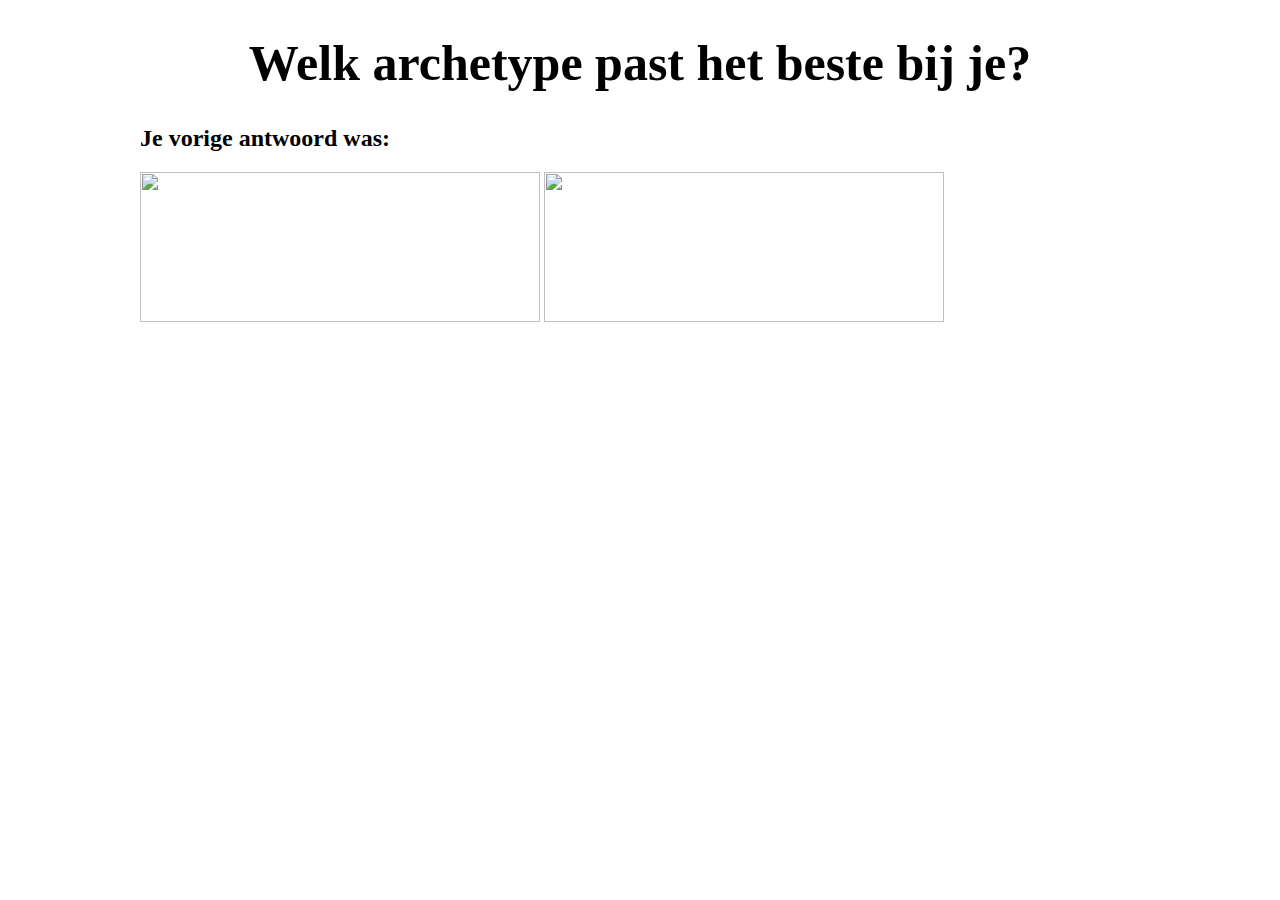
==== q2.html @ 3a34c9e2 "Add files via upload" ====
<!doctype html>
<html>
<head>
<meta charset="utf-8">
<title>Vraag 2</title>
<link href="style.css" rel="stylesheet" type="text/css">
	
<script>
	
    var allcookies = document.cookie;
               document.write ("All Cookies : " + allcookies );
               
               // Get all the cookies pairs in an array
               cookiearray = allcookies.split(';');
               
               // Now take key value pair out of this array
               for(var i=0; i<cookiearray.length; i++) {
                  name = cookiearray[i].split('=')[0];
                  value = cookiearray[i].split('=')[1];
                  document.write ("Key is : " + name + " and Value is : " + value);

</script>
	
</head>

<body>
	<h1>Welk archetype past het beste bij je?</h1>
	<h2>Je vorige antwoord was: <script type="text/javascript">document.write(name+""+value)</script></h2>
	<a href="index.html"><img src="images/prev.png" width="400" height="150" alt=""/></a>
	<a href="q3.html"><img src="images/next.png" width="400" height="150" alt=""/></a>
</body>
</html>
---- style.css ----
@charset "utf-8";
/* CSS Document */

body
{
	width: 1000px;
	margin: 0 auto;
}

h1
{
	font-family: Calibri;
	text-align: center; 
	font-size: 50px; 
}

/* HIDE RADIO */
[type=radio]
{ 
	position: absolute;
	opacity: 0;
	width: 0;
	height: 0;
}

/* IMAGE STYLES */
[type=radio] + img
{
	cursor: pointer;
}

/* CHECKED STYLES */
[type=radio]:checked + img
{
	outline: 5px solid #000;
}
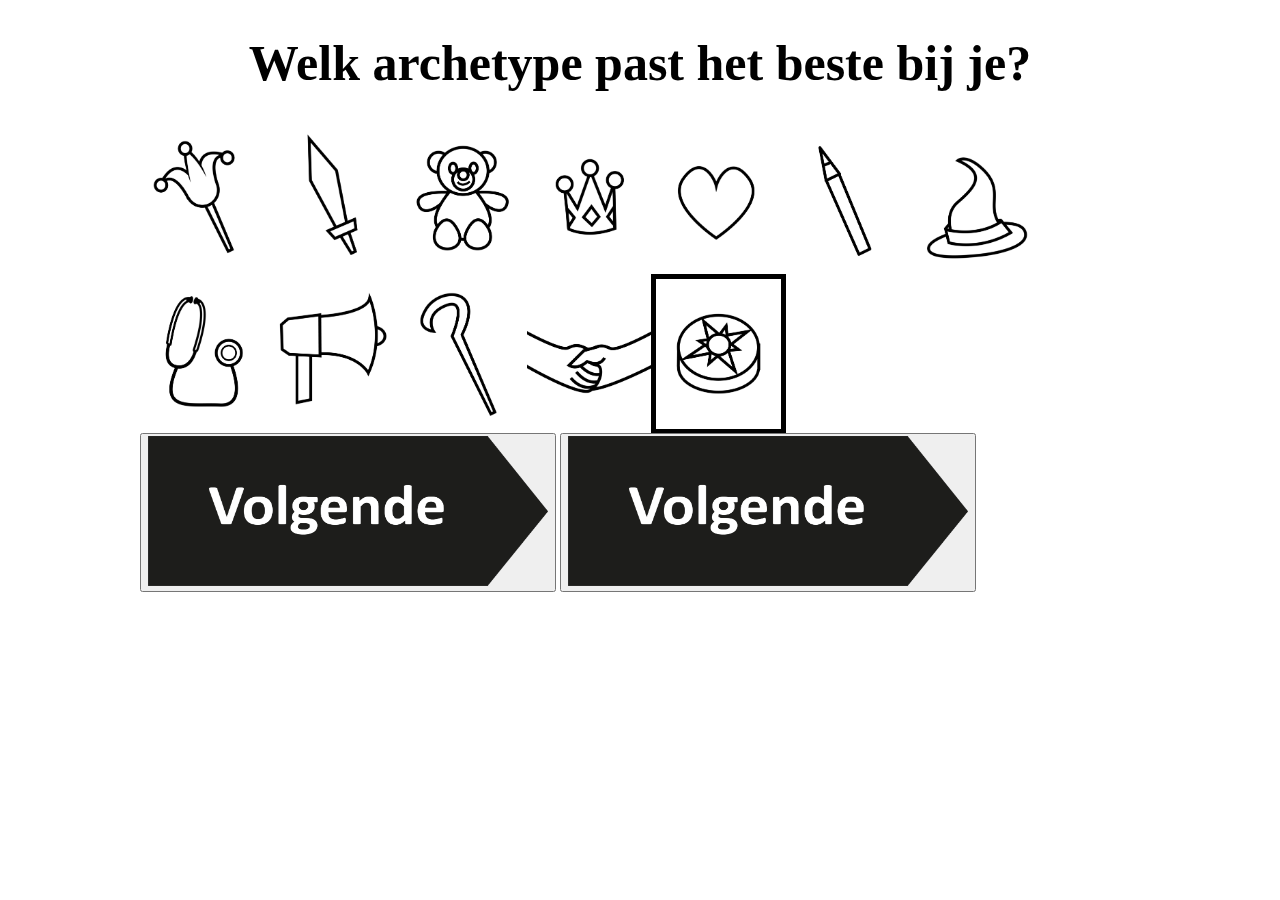
==== commit 66adf0a3: "Add files via upload" ====
--- a/q2.html
+++ b/q2.html
@@ -5,28 +5,93 @@
 <title>Vraag 2</title>
 <link href="style.css" rel="stylesheet" type="text/css">
 	
-<script>
-	
-    var allcookies = document.cookie;
-               document.write ("All Cookies : " + allcookies );
-               
-               // Get all the cookies pairs in an array
-               cookiearray = allcookies.split(';');
-               
-               // Now take key value pair out of this array
-               for(var i=0; i<cookiearray.length; i++) {
-                  name = cookiearray[i].split('=')[0];
-                  value = cookiearray[i].split('=')[1];
-                  document.write ("Key is : " + name + " and Value is : " + value);
-
-</script>
+	 <script type = "text/javascript">
+        
+            function WriteCookie() {
+			   Answer2Result = escape(document.quiz.archetypes.value) + ";"; 
+               document.cookie = "Answer2=" + Answer2Result + "path=/";
+			   document.forms["quiz"].submit();
+            }
+			 
+			 function ShowCookie() {
+  			 alert(document.cookie);
+			 }
+			 
+      	</script>      
 	
 </head>
 
 <body>
 	<h1>Welk archetype past het beste bij je?</h1>
-	<h2>Je vorige antwoord was: <script type="text/javascript">document.write(name+""+value)</script></h2>
-	<a href="index.html"><img src="images/prev.png" width="400" height="150" alt=""/></a>
-	<a href="q3.html"><img src="images/next.png" width="400" height="150" alt=""/></a>
+	
+<form action="q3.html" name = "quiz">
+
+<label>
+  <input type="radio" name="archetypes" value="1" checked>
+  <img src="images/__grapjas.png" width="125" height="150">
+</label>
+
+<label>
+  <input type="radio" name="archetypes" value="2" checked>
+  <img src="images/__held.png" width="125" height="150">
+</label>
+
+<label>
+  <input type="radio" name="archetypes" value="3" checked>
+  <img src="images/__kind.png" width="125" height="150">
+</label>
+
+<label>
+  <input type="radio" name="archetypes" value="4" checked>
+  <img src="images/__koning.png" width="125" height="150">
+</label>
+
+<label>
+  <input type="radio" name="archetypes" value="5" checked>
+  <img src="images/__liefhebber.png" width="125" height="150">
+</label>
+
+<label>
+  <input type="radio" name="archetypes" value="6" checked>
+  <img src="images/__schepper.png" width="125" height="150">
+</label>
+		
+<label>
+  <input type="radio" name="archetypes" value="7" checked>
+  <img src="images/__tovenaar.png" width="125" height="150">
+</label>
+		
+<label>
+  <input type="radio" name="archetypes" value="8" checked>
+  <img src="images/__voeder.png" width="125" height="150">
+</label>
+		
+<label>
+  <input type="radio" name="archetypes" value="9" checked>
+  <img src="images/__vrijbuiter.png" width="125" height="150">
+</label>		
+
+<label>
+  <input type="radio" name="archetypes" value="10" checked>
+  <img src="images/__wijze.png" width="125" height="150">
+</label>
+		
+<label>
+  <input type="radio" name="archetypes" value="11" checked>
+  <img src="images/__alleman.png" width="125" height="150">
+</label>
+		
+<label>
+  <input type="radio" name="archetypes" value="12" checked>
+  <img src="images/__avonturier.png" width="125" height="150">
+</label>
+	
+<div>
+<button type="button" onclick="WriteCookie()"><img src="images/next.png" width="400" height="150" alt=""/></button>
+<button type="button" onclick="ShowCookie()"><img src="images/next.png" width="400" height="150" alt=""/></button>
+</div>
+
+</form>
+
 </body>
 </html>
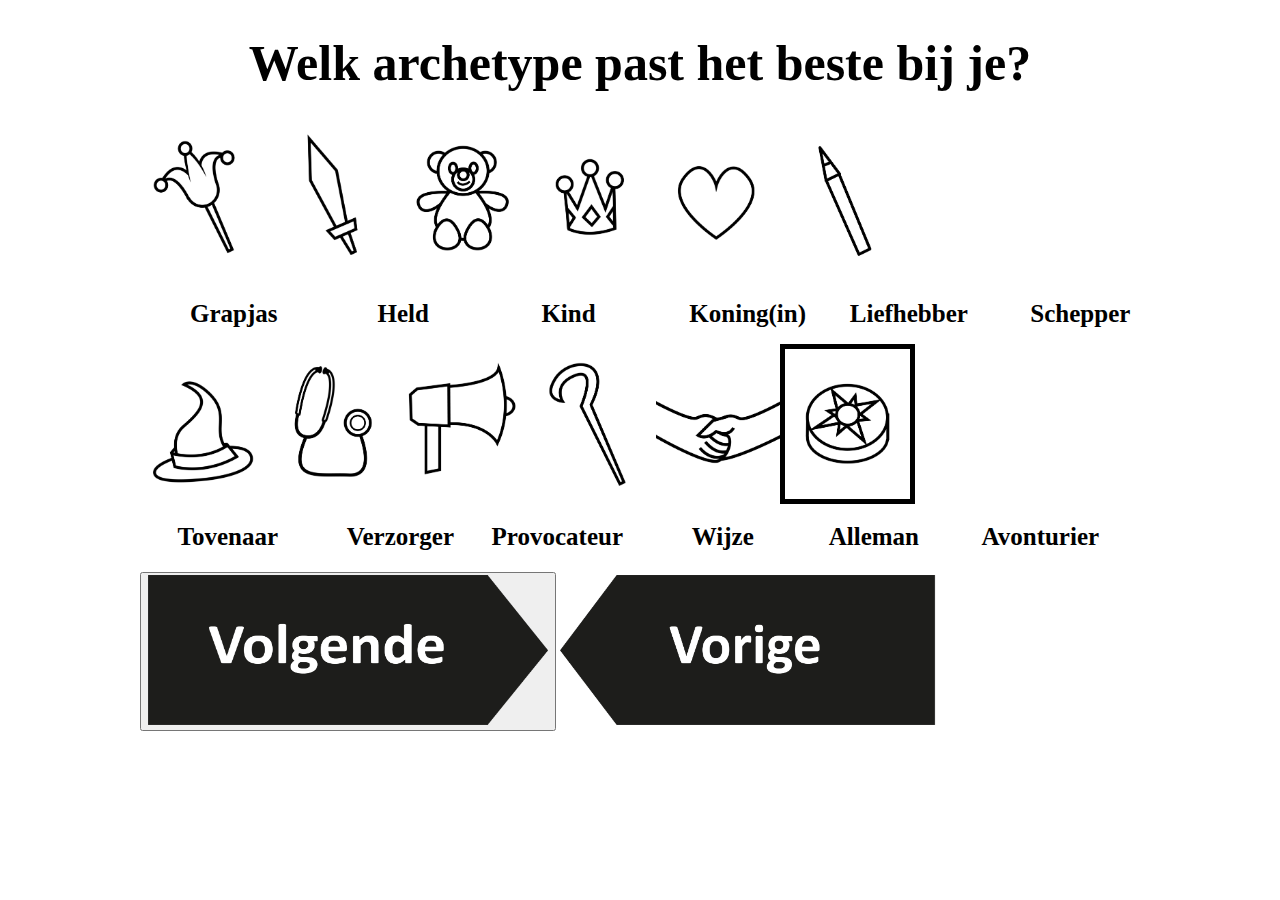
==== commit 5a06f902: "Add files via upload" ====
--- a/q2.html
+++ b/q2.html
@@ -27,34 +27,36 @@
 <form action="q3.html" name = "quiz">
 
 <label>
-  <input type="radio" name="archetypes" value="1" checked>
+  <input type="radio" name="archetypes" value="Grapjas" checked>
   <img src="images/__grapjas.png" width="125" height="150">
 </label>
 
 <label>
-  <input type="radio" name="archetypes" value="2" checked>
+  <input type="radio" name="archetypes" value="Held" checked>
   <img src="images/__held.png" width="125" height="150">
 </label>
 
 <label>
-  <input type="radio" name="archetypes" value="3" checked>
+  <input type="radio" name="archetypes" value="Kind" checked>
   <img src="images/__kind.png" width="125" height="150">
 </label>
 
 <label>
-  <input type="radio" name="archetypes" value="4" checked>
+  <input type="radio" name="archetypes" value="Koning" checked>
   <img src="images/__koning.png" width="125" height="150">
 </label>
 
 <label>
-  <input type="radio" name="archetypes" value="5" checked>
+  <input type="radio" name="archetypes" value="Liefhebber" checked>
   <img src="images/__liefhebber.png" width="125" height="150">
 </label>
 
 <label>
-  <input type="radio" name="archetypes" value="6" checked>
+  <input type="radio" name="archetypes" value="Schepper" checked>
   <img src="images/__schepper.png" width="125" height="150">
 </label>
+	
+<h2>&nbsp;&nbsp;&nbsp;&nbsp;&nbsp;&nbsp;&nbsp;&nbsp;Grapjas&nbsp;&nbsp;&nbsp;&nbsp;&nbsp;&nbsp;&nbsp;&nbsp;&nbsp;&nbsp;&nbsp;&nbsp;&nbsp;&nbsp;&nbsp;&nbsp;Held&nbsp;&nbsp;&nbsp;&nbsp;&nbsp;&nbsp;&nbsp;&nbsp;&nbsp;&nbsp;&nbsp;&nbsp;&nbsp;&nbsp;&nbsp;&nbsp;&nbsp;&nbsp;Kind&nbsp;&nbsp;&nbsp;&nbsp;&nbsp;&nbsp;&nbsp;&nbsp;&nbsp;&nbsp;&nbsp;&nbsp;&nbsp;&nbsp;&nbsp;Koning(in)&nbsp;&nbsp;&nbsp;&nbsp;&nbsp;&nbsp;&nbsp;Liefhebber&nbsp;&nbsp;&nbsp;&nbsp;&nbsp;&nbsp;&nbsp;&nbsp;&nbsp;&nbsp;Schepper</h2>
 		
 <label>
   <input type="radio" name="archetypes" value="7" checked>
@@ -86,9 +88,11 @@
   <img src="images/__avonturier.png" width="125" height="150">
 </label>
 	
+<h2>&nbsp;&nbsp;&nbsp;&nbsp;&nbsp;&nbsp;Tovenaar&nbsp;&nbsp;&nbsp;&nbsp;&nbsp;&nbsp;&nbsp;&nbsp;&nbsp;&nbsp;&nbsp;Verzorger&nbsp;&nbsp;&nbsp;&nbsp;&nbsp;&nbsp;Provocateur&nbsp;&nbsp;&nbsp;&nbsp;&nbsp;&nbsp;&nbsp;&nbsp;&nbsp;&nbsp;&nbsp;Wijze&nbsp;&nbsp;&nbsp;&nbsp;&nbsp;&nbsp;&nbsp;&nbsp;&nbsp;&nbsp;&nbsp;&nbsp;Alleman&nbsp;&nbsp;&nbsp;&nbsp;&nbsp;&nbsp;&nbsp;&nbsp;&nbsp;&nbsp;Avonturier</h2>
+	
 <div>
 <button type="button" onclick="WriteCookie()"><img src="images/next.png" width="400" height="150" alt=""/></button>
-<button type="button" onclick="ShowCookie()"><img src="images/next.png" width="400" height="150" alt=""/></button>
+<a href="index.html"><img src="images/prev.png" width="400" height="150" alt=""></a>
 </div>
 
 </form>
--- a/style.css
+++ b/style.css
@@ -13,6 +13,28 @@
 	text-align: center; 
 	font-size: 50px; 
 }
+
+h2
+{
+	font-family: Calibri;
+	text-align:left; 
+	font-size: 25px; 
+}
+
+h3
+{
+	font-family: Calibri;
+	text-align:left; 
+	font-size: 50px; 
+}
+
+h4
+{
+	font-family: Calibri;
+	text-align:left; 
+	font-size: 14px; 
+}
+
 
 /* HIDE RADIO */
 [type=radio]
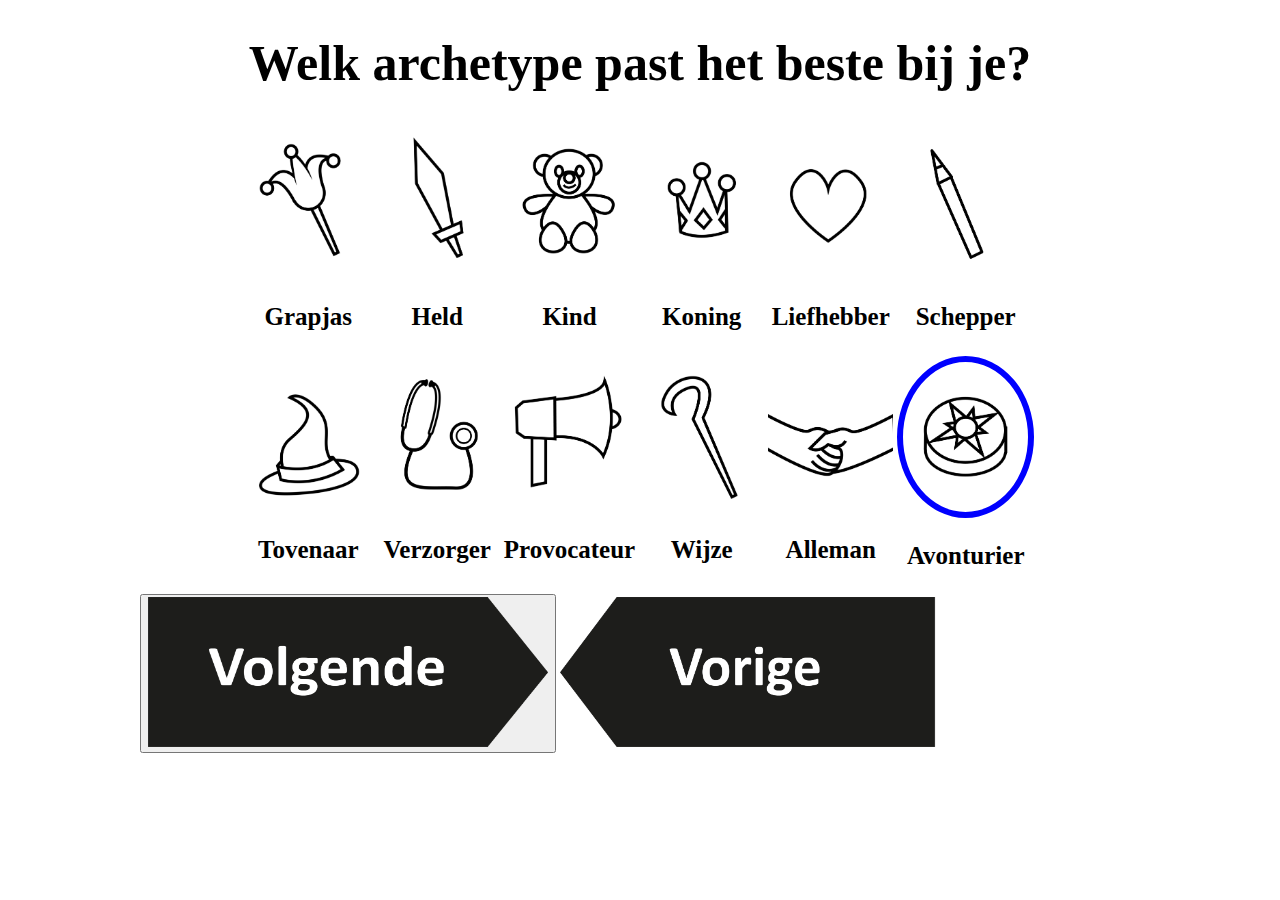
==== commit 38829da0: "Add files via upload" ====
--- a/q2.html
+++ b/q2.html
@@ -9,7 +9,7 @@
         
             function WriteCookie() {
 			   Answer2Result = escape(document.quiz.archetypes.value) + ";"; 
-               document.cookie = "Answer2=" + Answer2Result + "path=/";
+               document.cookie = "Vraag2=" + Answer2Result + "path=/";
 			   document.forms["quiz"].submit();
             }
 			 
@@ -24,71 +24,81 @@
 <body>
 	<h1>Welk archetype past het beste bij je?</h1>
 	
+
+	
 <form action="q3.html" name = "quiz">
-
-<label>
+	
+<table style="width: 125px;">
+	<tbody>
+		<tr>
+			<td><label>
   <input type="radio" name="archetypes" value="Grapjas" checked>
   <img src="images/__grapjas.png" width="125" height="150">
+				<h2>Grapjas</h2>
 </label>
-
-<label>
+</td>
+			<td><label>
   <input type="radio" name="archetypes" value="Held" checked>
   <img src="images/__held.png" width="125" height="150">
-</label>
-
-<label>
+				<h2>Held</h2>
+</label></td>
+			<td><label>
   <input type="radio" name="archetypes" value="Kind" checked>
   <img src="images/__kind.png" width="125" height="150">
-</label>
-
-<label>
+				<h2>Kind</h2>
+</label></td>
+			<td><label>
   <input type="radio" name="archetypes" value="Koning" checked>
   <img src="images/__koning.png" width="125" height="150">
+				<h2>Koning</h2>
 </label>
-
-<label>
+</td>
+			<td><label>
   <input type="radio" name="archetypes" value="Liefhebber" checked>
   <img src="images/__liefhebber.png" width="125" height="150">
-</label>
-
-<label>
+				<h2>Liefhebber</h2>
+</label></td>
+			<td><label>
   <input type="radio" name="archetypes" value="Schepper" checked>
   <img src="images/__schepper.png" width="125" height="150">
-</label>
-	
-<h2>&nbsp;&nbsp;&nbsp;&nbsp;&nbsp;&nbsp;&nbsp;&nbsp;Grapjas&nbsp;&nbsp;&nbsp;&nbsp;&nbsp;&nbsp;&nbsp;&nbsp;&nbsp;&nbsp;&nbsp;&nbsp;&nbsp;&nbsp;&nbsp;&nbsp;Held&nbsp;&nbsp;&nbsp;&nbsp;&nbsp;&nbsp;&nbsp;&nbsp;&nbsp;&nbsp;&nbsp;&nbsp;&nbsp;&nbsp;&nbsp;&nbsp;&nbsp;&nbsp;Kind&nbsp;&nbsp;&nbsp;&nbsp;&nbsp;&nbsp;&nbsp;&nbsp;&nbsp;&nbsp;&nbsp;&nbsp;&nbsp;&nbsp;&nbsp;Koning(in)&nbsp;&nbsp;&nbsp;&nbsp;&nbsp;&nbsp;&nbsp;Liefhebber&nbsp;&nbsp;&nbsp;&nbsp;&nbsp;&nbsp;&nbsp;&nbsp;&nbsp;&nbsp;Schepper</h2>
-		
-<label>
+				<h2>Schepper</h2>
+</label></td>
+		</tr>
+		<tr>
+			<td><label>
   <input type="radio" name="archetypes" value="7" checked>
   <img src="images/__tovenaar.png" width="125" height="150">
-</label>
-		
-<label>
+				<h2>Tovenaar</h2>
+</label></td>
+			<td><label>
   <input type="radio" name="archetypes" value="8" checked>
   <img src="images/__voeder.png" width="125" height="150">
-</label>
-		
-<label>
+				<h2>Verzorger</h2>
+</label></td>
+			<td><label>
   <input type="radio" name="archetypes" value="9" checked>
   <img src="images/__vrijbuiter.png" width="125" height="150">
-</label>		
-
-<label>
+				<h2>Provocateur</h2>
+			</label></td>
+			<td><label>
   <input type="radio" name="archetypes" value="10" checked>
   <img src="images/__wijze.png" width="125" height="150">
-</label>
-		
-<label>
+				<h2>Wijze</h2>
+</label></td>
+			<td><label>
   <input type="radio" name="archetypes" value="11" checked>
   <img src="images/__alleman.png" width="125" height="150">
-</label>
-		
-<label>
+				<h2>Alleman</h2>
+</label></td>
+			<td><label>
   <input type="radio" name="archetypes" value="12" checked>
   <img src="images/__avonturier.png" width="125" height="150">
-</label>
-	
-<h2>&nbsp;&nbsp;&nbsp;&nbsp;&nbsp;&nbsp;Tovenaar&nbsp;&nbsp;&nbsp;&nbsp;&nbsp;&nbsp;&nbsp;&nbsp;&nbsp;&nbsp;&nbsp;Verzorger&nbsp;&nbsp;&nbsp;&nbsp;&nbsp;&nbsp;Provocateur&nbsp;&nbsp;&nbsp;&nbsp;&nbsp;&nbsp;&nbsp;&nbsp;&nbsp;&nbsp;&nbsp;Wijze&nbsp;&nbsp;&nbsp;&nbsp;&nbsp;&nbsp;&nbsp;&nbsp;&nbsp;&nbsp;&nbsp;&nbsp;Alleman&nbsp;&nbsp;&nbsp;&nbsp;&nbsp;&nbsp;&nbsp;&nbsp;&nbsp;&nbsp;Avonturier</h2>
+				<h2>Avonturier</h2>
+</label></td>
+		</tr>
+	</tbody>
+</table>
+
 	
 <div>
 <button type="button" onclick="WriteCookie()"><img src="images/next.png" width="400" height="150" alt=""/></button>
--- a/style.css
+++ b/style.css
@@ -17,14 +17,14 @@
 h2
 {
 	font-family: Calibri;
-	text-align:left; 
+	text-align:center; 
 	font-size: 25px; 
 }
 
 h3
 {
 	font-family: Calibri;
-	text-align:left; 
+	text-align:center; 
 	font-size: 50px; 
 }
 
@@ -54,5 +54,13 @@
 /* CHECKED STYLES */
 [type=radio]:checked + img
 {
-	outline: 5px solid #000;
+	border: 6px solid blue;
+	border-radius: 50%;
+	float:none;
+}
+
+
+table {
+    margin-left:auto; 
+    margin-right:auto;
 }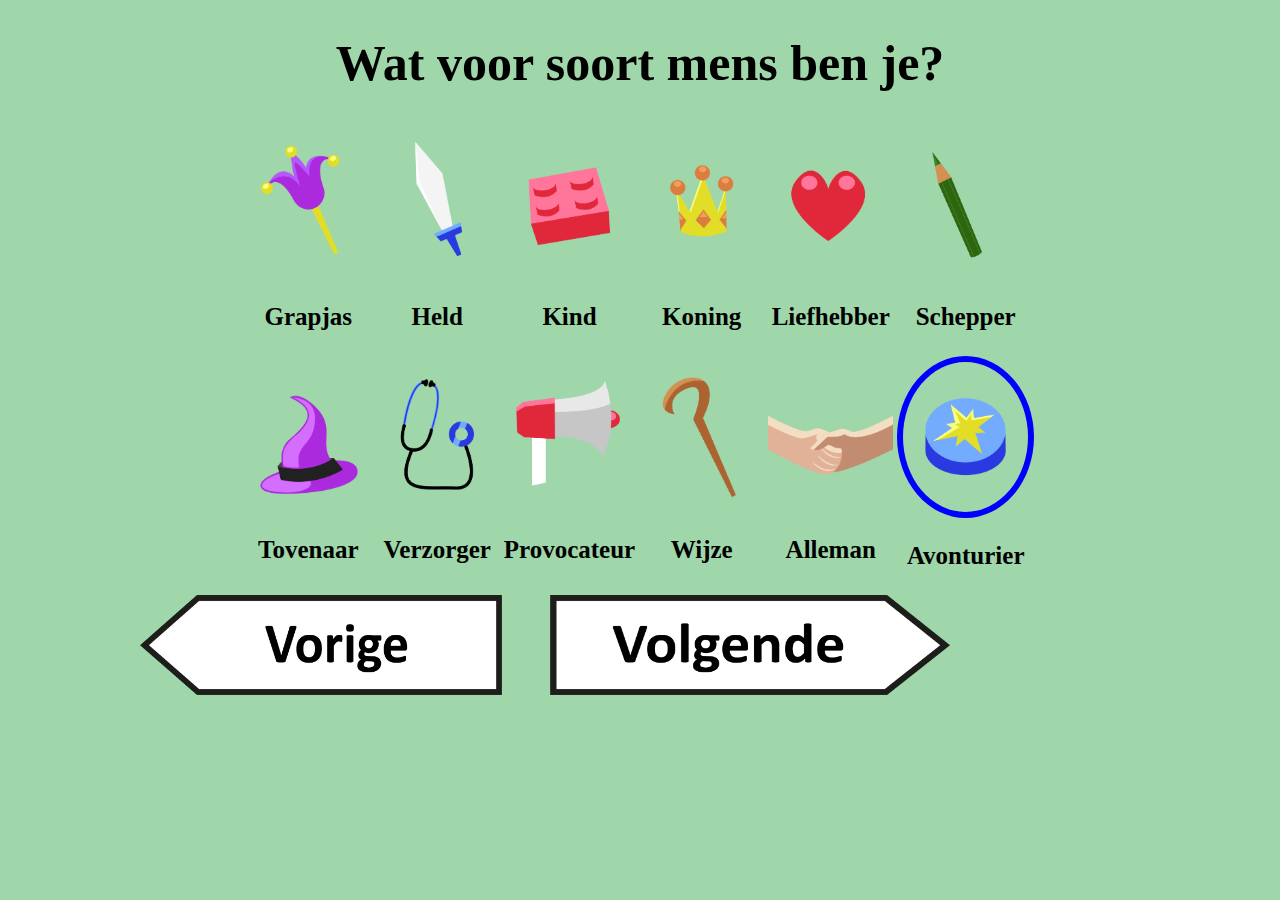
==== commit f69c3ac7: "Add files via upload" ====
--- a/q2.html
+++ b/q2.html
@@ -9,20 +9,17 @@
         
             function WriteCookie() {
 			   Answer2Result = escape(document.quiz.archetypes.value) + ";"; 
-               document.cookie = "Vraag2=" + Answer2Result + "path=/";
+               document.cookie = "ArjQ2=" + Answer2Result + "path=/";
 			   document.forms["quiz"].submit();
             }
-			 
-			 function ShowCookie() {
-  			 alert(document.cookie);
-			 }
+
 			 
       	</script>      
 	
 </head>
 
 <body>
-	<h1>Welk archetype past het beste bij je?</h1>
+	<h1>Wat voor soort mens ben je?</h1>
 	
 
 	
@@ -32,34 +29,34 @@
 	<tbody>
 		<tr>
 			<td><label>
-  <input type="radio" name="archetypes" value="Grapjas" checked>
+  <input type="radio" name="archetypes" value="1" checked>
   <img src="images/__grapjas.png" width="125" height="150">
 				<h2>Grapjas</h2>
 </label>
 </td>
 			<td><label>
-  <input type="radio" name="archetypes" value="Held" checked>
+  <input type="radio" name="archetypes" value="2" checked>
   <img src="images/__held.png" width="125" height="150">
 				<h2>Held</h2>
 </label></td>
 			<td><label>
-  <input type="radio" name="archetypes" value="Kind" checked>
+  <input type="radio" name="archetypes" value="3" checked>
   <img src="images/__kind.png" width="125" height="150">
 				<h2>Kind</h2>
 </label></td>
 			<td><label>
-  <input type="radio" name="archetypes" value="Koning" checked>
+  <input type="radio" name="archetypes" value="4" checked>
   <img src="images/__koning.png" width="125" height="150">
 				<h2>Koning</h2>
 </label>
 </td>
 			<td><label>
-  <input type="radio" name="archetypes" value="Liefhebber" checked>
+  <input type="radio" name="archetypes" value="5" checked>
   <img src="images/__liefhebber.png" width="125" height="150">
 				<h2>Liefhebber</h2>
 </label></td>
 			<td><label>
-  <input type="radio" name="archetypes" value="Schepper" checked>
+  <input type="radio" name="archetypes" value="6" checked>
   <img src="images/__schepper.png" width="125" height="150">
 				<h2>Schepper</h2>
 </label></td>
@@ -101,8 +98,9 @@
 
 	
 <div>
-<button type="button" onclick="WriteCookie()"><img src="images/next.png" width="400" height="150" alt=""/></button>
-<a href="index.html"><img src="images/prev.png" width="400" height="150" alt=""></a>
+
+<a href="index.html"><img src="images/prev.png" width="400" height="100" alt=""></a>
+	<button type="button" onclick="WriteCookie()"><img src="images/next.png" width="400" height="100" alt=""/></button>
 </div>
 
 </form>
--- a/style.css
+++ b/style.css
@@ -5,6 +5,18 @@
 {
 	width: 1000px;
 	margin: 0 auto;
+	background-color: #9FD7AA;
+}
+
+div
+{
+
+}
+
+.button 
+{
+	color: #9FD7AA;
+	background-color: #9FD7AA;
 }
 
 h1
@@ -35,6 +47,11 @@
 	font-size: 14px; 
 }
 
+h5
+{
+background-color: #9FD7AA;	
+}
+
 
 /* HIDE RADIO */
 [type=radio]
@@ -43,6 +60,18 @@
 	opacity: 0;
 	width: 0;
 	height: 0;
+}
+
+button 
+{
+  color: #9FD7AA;
+  background-color: #9FD7AA;
+	border: none;
+}
+
+
+img:hover {
+  opacity: 0.5;
 }
 
 /* IMAGE STYLES */
@@ -63,4 +92,4 @@
 table {
     margin-left:auto; 
     margin-right:auto;
-}+}
